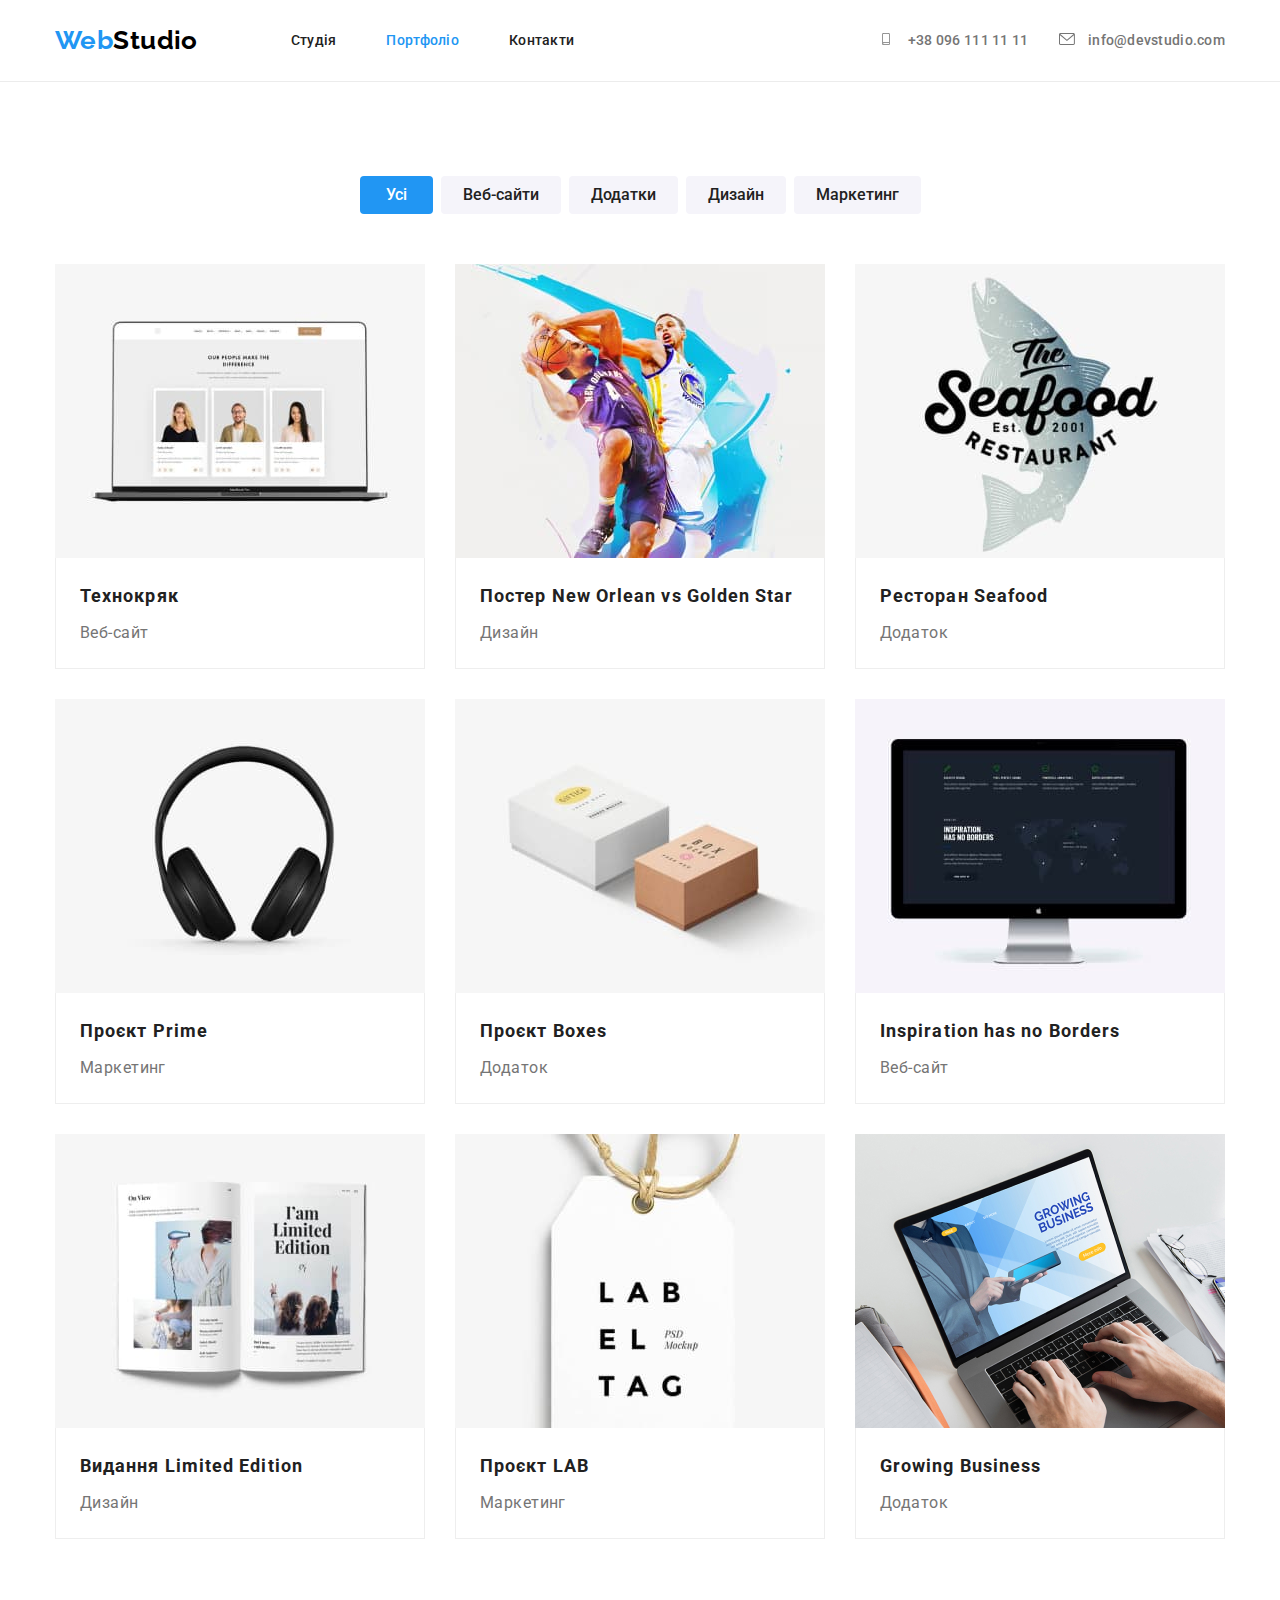
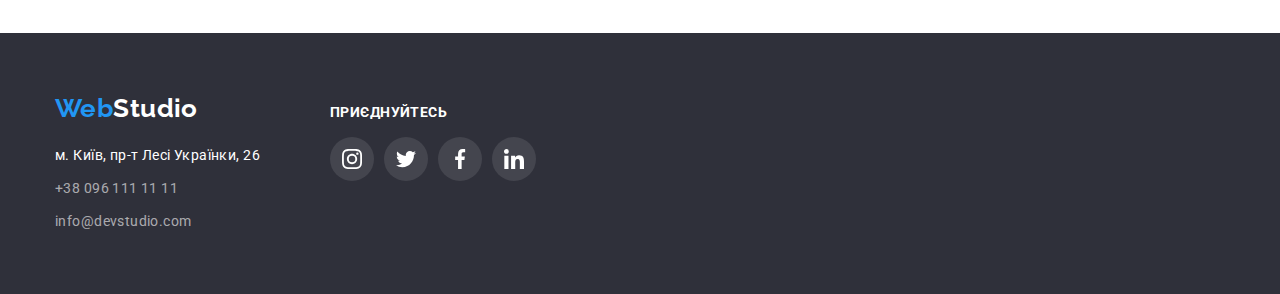
==== portfolio.html @ f4e7778f "Без перевірки Модуля 4" ====
<!DOCTYPE html>
<html lang="uk">
  <head>
    <meta charset="UTF-8" />
    <meta http-equiv="X-UA-Compatible" content="IE=edge" />
    <meta name="viewport" content="width=device-width, initial-scale=1.0" />
    <title>Document</title>
    <link rel="preconnect" href="https://fonts.googleapis.com" />
    <link rel="preconnect" href="https://fonts.gstatic.com" crossorigin />
    <link
      href="https://fonts.googleapis.com/css2?family=Raleway:wght@700&family=Roboto:wght@400;500;700;900&display=swap"
      rel="stylesheet"
    />
    <link
      rel="stylesheet"
      href="https://cdnjs.cloudflare.com/ajax/libs/modern-normalize/1.0.0/modern-normalize.min.css"
    />
    <link rel="stylesheet" href="./css/styles.css" />
  </head>

  <body>
    <!--Шапка-->
    <header class="site-header">
      <div class="container main-nav">
        <nav class="main-nav">
          <a lang="en" href="./index.html" class="logo">
            <span class="logo-accent">Web</span>Studio
          </a>
          <ul class="site-nav list">
            <li class="item-one"><a href="./index.html" class="link">Студія</a></li>
            <li class="item-one"><a href="" class="link current">Портфоліо</a></li>
            <li class="item-one"><a href="" class="link">Контакти</a></li>
          </ul>
        </nav>
        <ul class="contacts list">
          <li class="item-two">
            <svg class="contacts-icon">
              <use href="./images/icons.svg#icon-smartphone "></use>
            </svg>
            <a href="tel:+380961111111" class="phone">+38 096 111 11 11</a>
          </li>
          <li class="item-two">
            <svg class="contacts-icon">
              <use href="./images/icons.svg#icon-envelope"></use>
            </svg>
            <a href="mailto:info@devstudio.com" class="e-mail">info@devstudio.com</a>
          </li>
        </ul>
      </div>
    </header>
    <main>
      <!--Наші проекти-->
      <section class="works section">
        <div class="container">
          <h1 class="visually-hidden">Наші проекти</h1>
          <!--Кнопки з посиланнями-->
          <ul class="button-projects">
            <li class="button-one"><button type="button" class="button second">Усі</button></li>
            <li class="button-one"><button type="button" class="button">Веб-сайти</button></li>
            <li class="button-one"><button type="button" class="button">Додатки</button></li>
            <li class="button-one"><button type="button" class="button">Дизайн</button></li>
            <li class="button-one"><button type="button" class="button">Маркетинг</button></li>
          </ul>
          <!--Перелік проектів-->
          <ul class="project-card">
            <li class="block">
              <img src="./images/tehnokryak.jpg" alt="Фото веб-сайту Технокряк" width="370" />
              <div class="info-block">
                <h2 class="info-title">Технокряк</h2>
                <p class="info-description">Веб-сайт</p>
              </div>
            </li>
            <li class="block">
              <img
                src="./images/poster-new-orlean.jpg"
                alt="Фото дизайну постеру New Orlean vs Golden Star"
                width="370"
              />
              <div class="info-block">
                <h2 class="info-title">Постер <span lang="en">New Orlean vs Golden Star</span></h2>
                <p class="info-description">Дизайн</p>
              </div>
            </li>
            <li class="block">
              <img
                src="./images/restorant-seafood.jpg"
                alt="Фото додатку для Ресторану Seafood"
                width="370"
              />
              <div class="info-block">
                <h2 class="info-title">Ресторан <span lang="en">Seafood</span></h2>
                <p class="info-description">Додаток</p>
              </div>
            </li>
            <li class="block">
              <img
                src="./images/project-prime.jpg"
                alt="Фото маркетингового проєкту Prime"
                width="370"
              />
              <div class="info-block">
                <h2 class="info-title">Проєкт <span lang="en">Prime</span></h2>
                <p class="info-description">Маркетинг</p>
              </div>
            </li>
            <li class="block">
              <img src="./images/project-boxes.jpg" alt="Фото додатку проєкту Boxes" width="370" />
              <div class="info-block">
                <h2 class="info-title">Проєкт <span lang="en">Boxes</span></h2>
                <p class="info-description">Додаток</p>
              </div>
            </li>
            <li class="block">
              <img
                src="./images/inspiration-has-no-borders.jpg"
                alt="Фото веб-сайту Inspiration has no Borders"
                width="370"
              />
              <div class="info-block">
                <h2 class="info-title" lang="en">Inspiration has no Borders</h2>
                <p class="info-description">Веб-сайт</p>
              </div>
            </li>
            <li class="block">
              <img
                src="./images/limited-edition.jpg"
                alt="Фото дизайну видання Limited Edition"
                width="370"
              />
              <div class="info-block">
                <h2 class="info-title">Видання <span lang="en">Limited Edition</span></h2>
                <p class="info-description">Дизайн</p>
              </div>
            </li>
            <li class="block">
              <img
                src="./images/project-lab.jpg"
                alt="Фото маркетингового проєкту LAB"
                width="370"
              />
              <div class="info-block">
                <h2 class="info-title">Проєкт <span lang="en">LAB</span></h2>
                <p class="info-description">Маркетинг</p>
              </div>
            </li>
            <li class="block">
              <img
                src="./images/growing-business.jpg"
                alt="Фото додатку проєкту Growing Business"
                width="370"
              />
              <div class="info-block">
                <h2 class="info-title" lang="en">Growing Business</h2>
                <p class="info-description">Додаток</p>
              </div>
            </li>
          </ul>
        </div>
      </section>
    </main>
  <!--Футер-->
  <footer class="footer">
    <div class="footer-site container">
      <div class="navigation">
        <a lang="en" href="./index.html" class="footer-logo">
          <span class="logo-accent">Web</span>Studio
        </a>
        <address>
          <ul class="contact">
            <li class="contacts-item">
              <a href="https://goo.gl/maps/BBBDbE12WqsnVFgC6" target="_blank" rel="noopener noreferrer nofollow"
                class="location second">м. Київ, пр-т Лесі Українки, 26</a>
            </li>
            <li class="contacts-item">
              <a href="tel:+380961111111" class="phone second">+38 096 111 11 11</a>
            </li>
            <li class="contacts-item">
              <a href="mailto:info@devstudio.com" class="e-mail second">info@devstudio.com</a>
            </li>
          </ul>
        </address>
      </div>
      <div class="footer-social-links">
        <p class="footer-title">Приєднуйтесь</p>
        <ul class="footer-list social">
          <li class="social-link">
            <a href="" class="footer-social-link social-item">
              <svg class="social-icon" height="20" width="20">
                <use href="./images/icons.svg#icon-instagram"></use>
              </svg>
            </a>
          </li>
          <li class="social-link">
            <a href="" class="footer-social-link social-item">
              <svg class="social-icon" height="20" width="20">
                <use href="./images/icons.svg#icon-twitter"></use>
              </svg>
            </a>
          </li>
          <li class="social-link">
            <a href="" class="footer-social-link social-item">
              <svg class="social-icon" height="20" width="20">
                <use href="./images/icons.svg#icon-facebook"></use>
              </svg>
            </a>
          </li>
          <li class="social-link">
            <a href="" class="footer-social-link social-item">
              <svg class="social-icon" height="20" width="20">
                <use href="./images/icons.svg#icon-linkedin"></use>
              </svg>
            </a>
          </li>
        </ul>
      </div>
    </div>
  </footer>
  </body>
  </html>
---- css/styles.css ----
/*колір тексту h2 та h3
color: #212121;*/
/*колір тексту p у h3 та телефону в Хедері
color: #757575;*/
/* білий
color: #FFFFFF;*/
/* блакитний, акцент
color: #2196F3;*/
/* чорний у Studio
color: #000000*/
/*бекграунд сірий
background: #F5F4FA;*/
/*підвал та герой 
background: #2F303A;*/
:root {
  --primary-text-color: #757575;
  --title-text-color: #212121;
  --accent-color: #2196f3;
  --main-lite-color: #ffffff;
  --main-dark-color: #000000;
  --second-background-color: #f5f4fa;
  --hero-background-color: #2f303a;
  --footer-background-color: #2f303a;
  --footer-phone-color: hsla(0, 0%, 100%, 0.6);
  --border-color: #eeeeee;
  --header-border-color: #ececec;
  --social-text: #afb1b8;
}

*,
*::before,
*::after {
  box-sizing: border-box;
}
/*-----------*/
body {
  color: var(--primary-text-color);
  background-color: var(--main-lite-color);
  font-family: Roboto, sans-serif;
  font-size: 14px;
  letter-spacing: 0.03em;
}
/*----Reset----*/
p,
h1,
h2,
h3,
h4,
h5,
h6 {
  margin: 0;
}
ul {
  margin: 0;
  padding: 0;
  list-style: none;
}
button {
  cursor: pointer;
  font-family: inherit;
}
img {
  display: block;
}

.section {
  padding: 94px 0px;
}
/*Контейнер*/
.container {
  margin-left: auto;
  margin-right: auto;
  padding-left: 15px;
  padding-right: 15px;
  width: 1200px;
}
/*----Хедер-----*/
.site-header {
  border-bottom: 1px solid var(--header-border-color);
}
.contacts-icon {
  padding: 0px;
  margin-right: 10px;
  border: 0px;
  /*background-color: var(--second-background-color);*/
  fill: var(--primary-text-color);
  content: '';
  height: 12px;
  width: 16px;
  display: inline-block;
  align-items: center;
  justify-content: center;
  background-size: contain;
  background-repeat: no-repeat;
  background-position: center;
}
.contacts-icon:hover,
.contacts-icon:focus {
  fill: var(--accent-color);
}
.item-two {
  padding-top: 32px;
  padding-bottom: 32px;
}
.item-two:first-child {
  margin-right: 30px;
}

/*кольори лого*/
.logo,
.logo-accent {
  color: var(--main-dark-color);
  font-family: Raleway, sans-serif;
  font-weight: 700;
  font-size: 26px;
  line-height: 1.19;
  text-decoration: none;
}
.logo-accent {
  color: var(--accent-color);
}
.logo:hover,
.logo:focus {
  color: var(--accent-color);
}
/*Навігація по сайту*/
.main-nav {
  display: flex;
  align-items: center;
}

.site-nav .link {
  display: block;
  padding-top: 32px;
  padding-bottom: 32px;
  text-decoration: none;

  color: var(--title-text-color);
  letter-spacing: 0.02em;
  font-weight: 500;
  line-height: 1.14;
}
.site-nav {
  display: flex;
  margin-left: 93px;
}
.site-nav .item-one {
  margin-right: 50px;
}
.site-nav .item-one:last-child {
  margin-right: 0px;
}

.site-nav .link:hover,
.site-nav .link:focus,
.site-nav .link.current {
  color: var(--accent-color);
}
.contacts.list .phone,
.contacts.list .e-mail {
  color: var(--primary-text-color);
  letter-spacing: 0.02em;
  font-weight: 500;
  line-height: 1.14;
  text-decoration: none;
}
.contacts.list .phone:focus,
.contacts.list .phone:hover,
.contacts.list .e-mail:focus,
.contacts.list .e-mail:hover {
  color: var(--accent-color);
  cursor: pointer;
}

.contacts.list {
  display: flex;
  margin-left: auto;
}
.contacts.list .item-one + .item-one {
  margin-left: 50px;
}
/*Герой*/
.hero {
  background-color: var(--hero-background-color);
  padding-top: 200px;
  padding-bottom: 200px;
  text-align: center;
  max-width: 1600px;
  margin-left: auto;
  margin-right: auto;
  background-image: linear-gradient(to right, rgba(47, 48, 58, 0.4), rgba(47, 48, 58, 0.4)),
    url('../images/main-img.jpg');
  background-repeat: no-repeat;
  background-position: center;
  background-size: cover;
}
.hero-title {
  color: var(--main-lite-color);
  letter-spacing: 0.06em;
  font-weight: 900;
  font-size: 44px;
  line-height: 1.36;
  text-transform: uppercase;
}
/* Секції*/
/*Головна сторінка*/

.section-title,
.section-subtitle {
  color: var(--title-text-color);
}
.section-title {
  font-weight: 700;
  font-size: 36px;
  line-height: 1.17;
  text-align: center;
  margin-bottom: 50px;
}
.img-box {
  display: flex;
}
.img-box .image-first + .image-first {
  margin-left: 30px;
}

.section-subtitle.first {
  font-size: 14px;
  line-height: 1.14;
  text-transform: uppercase;
  margin-bottom: 10px;
}
.section-subtitle.second {
  font-weight: 500;
  font-size: 16px;
  line-height: 1.19;
  text-align: center;
}
/*-----Переваги-----*/
.features {
  padding-bottom: 0px;
}
.feature-list {
  display: flex;
  gap: 30px;
}
.advantage {
  width: 270px;
}
.advantage:not(:last-child()) {
  margin-right: 30px;
}

.advantage-link {
  display: flex;
  align-items: center;
  justify-content: center;
  width: 270px;
  height: 120px;
  border-radius: 4px;
  background-color: var(--second-background-color);
  margin-bottom: 30px;
}

/*Картки співробітників*/
.comand-section {
  background-color: var(--second-background-color);
}
.our-comand {
  display: flex;
}
.our-comand .item + .item {
  margin-left: 30px;
}
.our-comand .item {
  background-color: var(--main-lite-color);
  border-radius: 0px 0px 4px 4px;
}
.card {
  padding: 30px 24px;
  box-shadow: 0px 1px 3px rgba(0, 0, 0, 0.12), 0px 1px 1px rgba(0, 0, 0, 0.14),
    0px 2px 1px rgba(0, 0, 0, 0.2);
}
.social {
  margin-top: 16px;
  align-items: center;
  display: flex;
  justify-content: center;
}
.social-link:not(:last-child) {
  margin-right: 10px;
}
.social-item {
  display: flex;
  height: 44px;
  width: 44px;
  border-radius: 50%;
  color: var(--social-text);
  align-items: center;
  justify-content: center;
  transition: color 250ms cubic-bezier(0.4, 0, 0.2, 1),
    background-color 250ms cubic-bezier(0.4, 0, 0.2, 1);
}
.social-item:hover,
.social-item:focus {
  color: var(--main-lite-color);
  background-color: var(--accent-color);
}

.social-icon {
  --color1: currentColor;
}
/*---Постійні клієнти----*/
.customers-title {
  color: var(--title-text-color);
  font-weight: bold;
  font-size: 36px;
  line-height: 1.17;
  text-align: center;
  margin-bottom: 50px;
}

.customers-list {
  display: flex;
  justify-content: space-between;
}

.customer {
  margin-left: 30px;
}

.customer:first-child {
  margin-left: 0;
}

.customer-link {
  display: flex;
  align-items: center;
  justify-content: center;
  width: 170px;
  height: 90px;
  color: var(--social-text);
  border: 1px solid var(--social-text);
  border-radius: 4px;
  transition: color 250ms cubic-bezier(0.4, 0, 0.2, 1), border 250ms cubic-bezier(0.4, 0, 0.2, 1);
}

.customer-link:hover,
.customer-link:focus {
  color: var(--accent-color);
  border: 1px solid var(--accent-color);
}

.customer-icon {
  --color1: currentColor;
  height: 50px;
}
/*Сторінка Портфоліо*/
.info-title {
  letter-spacing: 0.06em;
  font-weight: 700;
  font-size: 18px;
  line-height: 2;
  text-align: inherit;
  margin-bottom: 4px;
  color: var(--title-text-color);
}

.project-card {
  margin-top: 50px;
  display: flex;
  flex-wrap: wrap;
}
.block {
  width: 370px;
  margin-right: 30px;
  margin-bottom: 30px;
}

.block:nth-child(3n) {
  margin-right: 0px;
}
.block:nth-last-child(-n + 3) {
  margin-bottom: 0px;
}
.info-block {
  padding-top: 20px;
  padding-bottom: 20px;
  padding-left: 24px;
  padding-right: 24px;
  border: 1px solid var(--border-color);
  border-top: none;
}
.visually-hidden {
  position: absolute;
  white-space: nowrap;
  width: 1px;
  height: 1px;
  overflow: hidden;
  border: 0;
  padding: 0;
  clip: rect(0 0 0 0);
  clip-path: inset(50%);
  margin: -1px;
}

/*Кнопка*/
.button {
  color: var(--title-text-color);
  background-color: var(--second-background-color);
  font-weight: 500;
  font-size: 16px;
  line-height: 1.62;
  text-align: center;
  border: none;
  border-radius: 4px;
  min-width: 73px;
  padding: 6px 22px;
}
.button:hover,
.button:focus {
  color: var(--main-lite-color);
  background-color: var(--accent-color);
}
.primary-button {
  display: inline-block;
  color: var(--main-lite-color);
  background-color: var(--accent-color);
  letter-spacing: 0.06em;
  font-weight: 700;
  font-size: 16px;
  line-height: 1.88;
  min-width: 216px;
  cursor: pointer;
  margin-top: 30px;
  padding: 10px 32px;
  border: 0 solid transparent;
  border-radius: 4px;
  box-shadow: 0px 4px 4px rgba(0, 0, 0, 0.15);
}
.button.second {
  color: var(--main-lite-color);
  background-color: var(--accent-color);
}
.button-projects {
  display: flex;
  justify-content: center;
}
.button-projects .button-one + .button-one {
  margin-left: 8px;
}
/*Абзаци*/
.feature-list .text {
  line-height: 1.71;
}
.specialty {
  font-size: 16px;
  line-height: 1.19;
  text-align: center;
  margin-top: 10px;
}
.info-description {
  font-size: 16px;
  line-height: 1.88;
}
/*Футер*/
.footer {
  padding: 60px 0px;
  background-color: var(--footer-background-color);
}
.footer-site {
  display: flex;
  align-items: baseline;
}
.footer.navigation {
  width: 231px;
}
.footer-logo {
  display: block;
  color: var(--main-lite-color);
  margin-bottom: 20px;
  font-family: Raleway, sans-serif;
  font-weight: 700;
  font-size: 26px;
  line-height: 1.19;
  text-decoration: none;
}
.contacts-item {
  margin-bottom: 9px;
}
.contacts-item:last-child {
  margin-bottom: 0px;
}
.location.second {
  line-height: 1.71;
  font-style: normal;
  color: var(--main-lite-color);
  text-decoration: none;
}
.phone.second,
.e-mail.second {
  line-height: 1.71;
  font-style: normal;
  color: var(--footer-phone-color);
  text-decoration: none;
}
.location.second:hover,
.location.second:focus,
.phone.second:hover,
.phone.second:focus,
.e-mail.second:hover,
.e-mail.second:focus {
  color: var(--accent-color);
}
.footer-social-links {
  margin-left: 70px;
}

.footer-title {
  font-weight: 700;
  line-height: 1.14;
  text-transform: uppercase;
  color: var(--main-lite-color);
}

.footer-list social {
  margin-top: 20px;
}

.footer-social-link {
  color: var(--main-lite-color);
  background-color: rgba(255, 255, 255, 0.1);
}
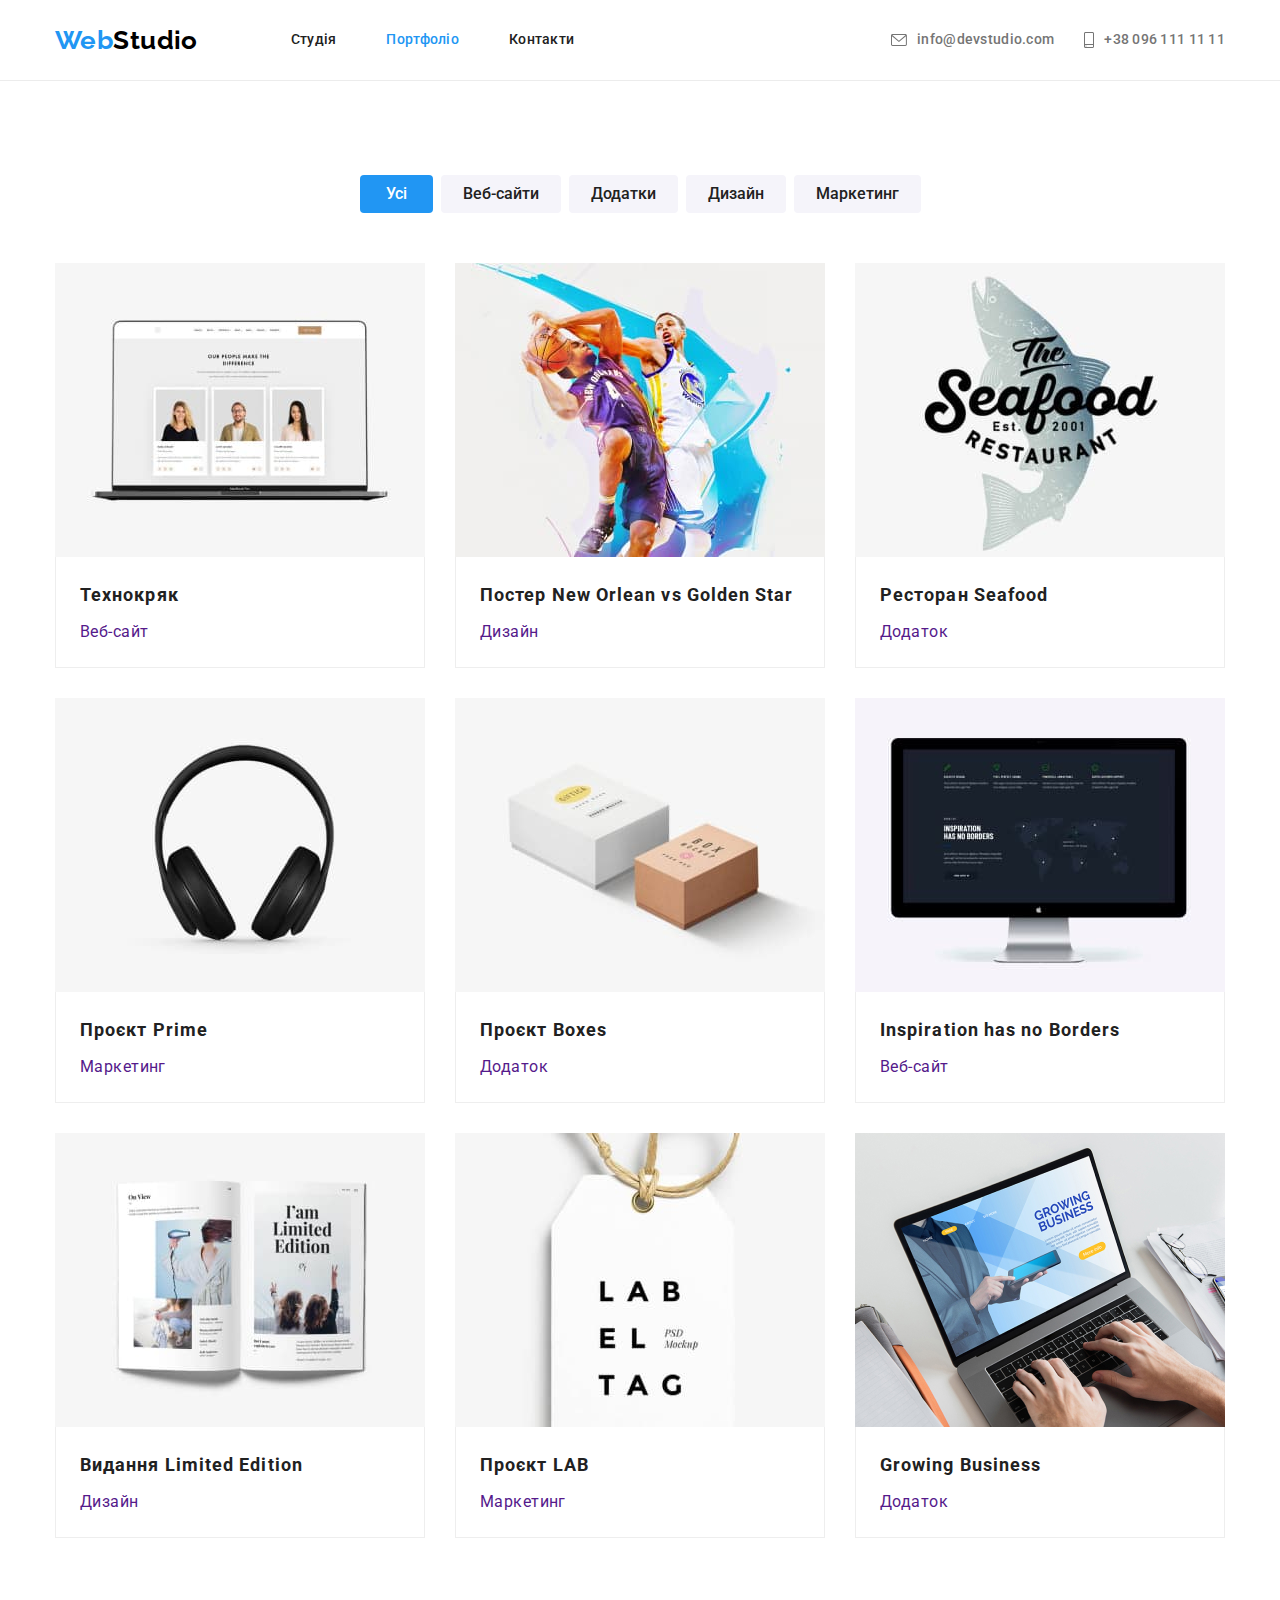
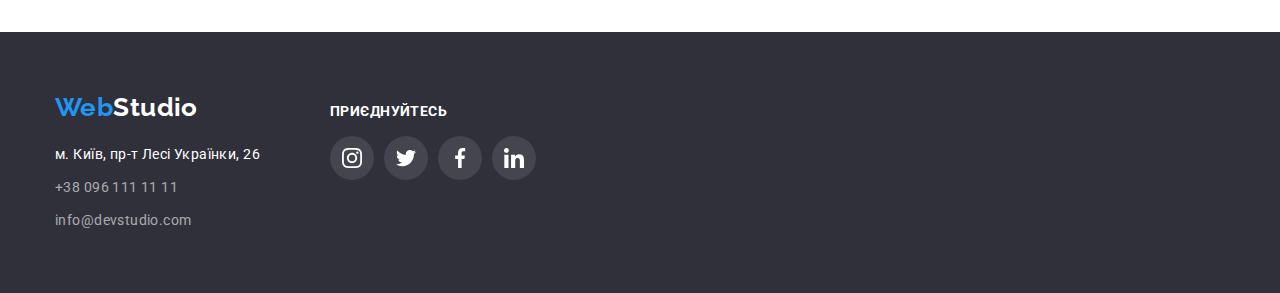
==== commit fa1e4c5a: "Після внесених правок до ДЗ 4" ====
--- a/portfolio.html
+++ b/portfolio.html
@@ -34,16 +34,14 @@
         </nav>
         <ul class="contacts list">
           <li class="item-two">
-            <svg class="contacts-icon">
-              <use href="./images/icons.svg#icon-smartphone "></use>
-            </svg>
-            <a href="tel:+380961111111" class="phone">+38 096 111 11 11</a>
+            <a href="mailto:info@devstudio.com" class="e-mail"><svg class="contacts-icon" width="16" height="12">
+                <use href="./images/icons.svg#icon-envelope"></use>
+              </svg>info@devstudio.com</a>
           </li>
           <li class="item-two">
-            <svg class="contacts-icon">
-              <use href="./images/icons.svg#icon-envelope"></use>
-            </svg>
-            <a href="mailto:info@devstudio.com" class="e-mail">info@devstudio.com</a>
+            <a href="tel:+380961111111" class="phone"> <svg class="contacts-icon" width="10" height="16">
+                <use href="./images/icons.svg#icon-smartphone "></use>
+              </svg>+38 096 111 11 11</a>
           </li>
         </ul>
       </div>
@@ -64,95 +62,194 @@
           <!--Перелік проектів-->
           <ul class="project-card">
             <li class="block">
-              <img src="./images/tehnokryak.jpg" alt="Фото веб-сайту Технокряк" width="370" />
-              <div class="info-block">
+              <a href="" class="block-link"> 
+                <div class="card-set">
+                  <img src="./images/tehnokryak.jpg" alt="Фото веб-сайту Технокряк" width="370" class="card-image" />
+                <div class="set">
+                  <p class="set-description">
+                    Ресурс пропонує комплексні пропозиції з різним рівнем функціоналу та сервісів. Все це дозволить
+                    відвідувачу отримати
+                    вичерпні відомості про компанію чи приватну особу.
+                  </p>
+                </div>
+                </div>
+                <div class="info-block">
                 <h2 class="info-title">Технокряк</h2>
                 <p class="info-description">Веб-сайт</p>
               </div>
-            </li>
-            <li class="block">
+              </a>
+            </li>
+            <li class="block">
+              <a href="" class="block-link">
+                <div class="card-set">
               <img
                 src="./images/poster-new-orlean.jpg"
                 alt="Фото дизайну постеру New Orlean vs Golden Star"
-                width="370"
-              />
+                width="370" class="card-image"
+              />
+              <div class="set">
+                <p class="set-description">
+                  Ресурс пропонує комплексні пропозиції з різним рівнем функціоналу та сервісів. Все це дозволить
+                  відвідувачу отримати
+                  вичерпні відомості про компанію чи приватну особу.
+                </p>
+              </div>
+              </div>
               <div class="info-block">
                 <h2 class="info-title">Постер <span lang="en">New Orlean vs Golden Star</span></h2>
                 <p class="info-description">Дизайн</p>
               </div>
-            </li>
-            <li class="block">
+              </a>
+            </li>
+            <li class="block">
+              <a href="" class="block-link">
+                <div class="card-set">
               <img
                 src="./images/restorant-seafood.jpg"
                 alt="Фото додатку для Ресторану Seafood"
-                width="370"
-              />
+                width="370" class="card-image"
+              />
+              <div class="set">
+                <p class="set-description">
+                  Ресурс пропонує комплексні пропозиції з різним рівнем функціоналу та сервісів. Все це дозволить
+                  відвідувачу отримати
+                  вичерпні відомості про компанію чи приватну особу.
+                </p>
+              </div>
+              </div>
               <div class="info-block">
                 <h2 class="info-title">Ресторан <span lang="en">Seafood</span></h2>
                 <p class="info-description">Додаток</p>
               </div>
-            </li>
-            <li class="block">
+            </a>
+            </li>
+            <li class="block">
+              <a href="" class="block-link">
+                <div class="card-set">
               <img
                 src="./images/project-prime.jpg"
                 alt="Фото маркетингового проєкту Prime"
-                width="370"
-              />
+                width="370" class="card-image"
+              />
+              <div class="set">
+                <p class="set-description">
+                  Ресурс пропонує комплексні пропозиції з різним рівнем функціоналу та сервісів. Все це дозволить
+                  відвідувачу отримати
+                  вичерпні відомості про компанію чи приватну особу.
+                </p>
+              </div>
+              </div>
               <div class="info-block">
                 <h2 class="info-title">Проєкт <span lang="en">Prime</span></h2>
                 <p class="info-description">Маркетинг</p>
               </div>
-            </li>
-            <li class="block">
-              <img src="./images/project-boxes.jpg" alt="Фото додатку проєкту Boxes" width="370" />
+              </a>
+            </li>
+            <li class="block">
+              <a href="" class="block-link">
+                <div class="card-set">
+              <img src="./images/project-boxes.jpg" alt="Фото додатку проєкту Boxes" width="370" class="card-image" />
+              <div class="set">
+                <p class="set-description">
+                  Ресурс пропонує комплексні пропозиції з різним рівнем функціоналу та сервісів. Все це дозволить
+                  відвідувачу отримати
+                  вичерпні відомості про компанію чи приватну особу.
+                </p>
+              </div>
+              </div>
               <div class="info-block">
                 <h2 class="info-title">Проєкт <span lang="en">Boxes</span></h2>
                 <p class="info-description">Додаток</p>
               </div>
-            </li>
-            <li class="block">
+              </a>
+            </li>
+            <li class="block">
+              <a href="" class="block-link">
+                <div class="card-set">
               <img
                 src="./images/inspiration-has-no-borders.jpg"
                 alt="Фото веб-сайту Inspiration has no Borders"
-                width="370"
-              />
+                width="370" class="card-image"
+              />
+              <div class="set">
+                <p class="set-description">
+                  Ресурс пропонує комплексні пропозиції з різним рівнем функціоналу та сервісів. Все це дозволить
+                  відвідувачу отримати
+                  вичерпні відомості про компанію чи приватну особу.
+                </p>
+              </div>
+              </div>
               <div class="info-block">
                 <h2 class="info-title" lang="en">Inspiration has no Borders</h2>
                 <p class="info-description">Веб-сайт</p>
               </div>
-            </li>
-            <li class="block">
+              </a>
+            </li>
+            <li class="block">
+              <a href="" class="block-link">
+                <div class="card-set">
               <img
                 src="./images/limited-edition.jpg"
                 alt="Фото дизайну видання Limited Edition"
-                width="370"
-              />
-              <div class="info-block">
+                width="370" class="card-image"
+              />
+            <div class="set">
+              <p class="set-description">
+                Ресурс пропонує комплексні пропозиції з різним рівнем функціоналу та сервісів. Все це дозволить
+                відвідувачу отримати
+                вичерпні відомості про компанію чи приватну особу.
+              </p>
+            </div>
+            </div>
+            <div class="info-block">
                 <h2 class="info-title">Видання <span lang="en">Limited Edition</span></h2>
                 <p class="info-description">Дизайн</p>
               </div>
-            </li>
-            <li class="block">
+              </a>
+            </li>
+            <li class="block">
+              <a href="" class="block-link">
+                <div class="card-set">
               <img
                 src="./images/project-lab.jpg"
                 alt="Фото маркетингового проєкту LAB"
-                width="370"
-              />
+                width="370" class="card-image"
+              />
+              <div class="set">
+                <p class="set-description">
+                  Ресурс пропонує комплексні пропозиції з різним рівнем функціоналу та сервісів. Все це дозволить
+                  відвідувачу отримати
+                  вичерпні відомості про компанію чи приватну особу.
+                </p>
+              </div>
+              </div>
               <div class="info-block">
                 <h2 class="info-title">Проєкт <span lang="en">LAB</span></h2>
                 <p class="info-description">Маркетинг</p>
               </div>
-            </li>
-            <li class="block">
+              </a>
+            </li>
+            <li class="block">
+              <a href="" class="block-link">
+                <div class="card-set">
               <img
                 src="./images/growing-business.jpg"
                 alt="Фото додатку проєкту Growing Business"
-                width="370"
-              />
+                width="370" class="card-image"
+              />
+              <div class="set">
+                <p class="set-description">
+                  Ресурс пропонує комплексні пропозиції з різним рівнем функціоналу та сервісів. Все це дозволить
+                  відвідувачу отримати
+                  вичерпні відомості про компанію чи приватну особу.
+                </p>
+              </div>
+              </div>
               <div class="info-block">
                 <h2 class="info-title" lang="en">Growing Business</h2>
                 <p class="info-description">Додаток</p>
               </div>
+              </a>
             </li>
           </ul>
         </div>
--- a/css/styles.css
+++ b/css/styles.css
@@ -25,13 +25,12 @@
   --border-color: #eeeeee;
   --header-border-color: #ececec;
   --social-text: #afb1b8;
-}
-
-*,
-*::before,
-*::after {
-  box-sizing: border-box;
-}
+  --img-background-color: rgba(47, 48, 58, 0.8)
+  --cubic: cubic-bezier(0.42, 0, 0.58, 1);
+  --portfolio-card-color: rgba(33, 150, 243, 0.9);
+}
+
+
 /*-----------*/
 body {
   color: var(--primary-text-color);
@@ -79,24 +78,13 @@
   border-bottom: 1px solid var(--header-border-color);
 }
 .contacts-icon {
-  padding: 0px;
   margin-right: 10px;
-  border: 0px;
-  /*background-color: var(--second-background-color);*/
   fill: var(--primary-text-color);
-  content: '';
-  height: 12px;
-  width: 16px;
-  display: inline-block;
-  align-items: center;
-  justify-content: center;
-  background-size: contain;
-  background-repeat: no-repeat;
-  background-position: center;
-}
+}
+
 .contacts-icon:hover,
 .contacts-icon:focus {
-  fill: var(--accent-color);
+  fill: currentColor;
 }
 .item-two {
   padding-top: 32px;
@@ -107,8 +95,7 @@
 }
 
 /*кольори лого*/
-.logo,
-.logo-accent {
+.logo {
   color: var(--main-dark-color);
   font-family: Raleway, sans-serif;
   font-weight: 700;
@@ -117,10 +104,6 @@
   text-decoration: none;
 }
 .logo-accent {
-  color: var(--accent-color);
-}
-.logo:hover,
-.logo:focus {
   color: var(--accent-color);
 }
 /*Навігація по сайту*/
@@ -163,13 +146,14 @@
   font-weight: 500;
   line-height: 1.14;
   text-decoration: none;
+  display: flex;
+  align-items: center;
 }
 .contacts.list .phone:focus,
 .contacts.list .phone:hover,
 .contacts.list .e-mail:focus,
 .contacts.list .e-mail:hover {
   color: var(--accent-color);
-  cursor: pointer;
 }
 
 .contacts.list {
@@ -218,11 +202,35 @@
 }
 .img-box {
   display: flex;
+  justify-content: center;
 }
 .img-box .image-first + .image-first {
   margin-left: 30px;
 }
 
+.image-first {
+  position: relative;
+}
+
+.img-label {
+  display: inline-flex;
+  justify-content: center;
+  align-items: center;
+  width: 100%;
+  height: 70px;
+  color: var(--main-lite-color);
+  font-weight: bold;
+  font-size: 14px;
+  line-height: 1.14;
+  text-align: center;
+  text-transform: uppercase;
+  margin: 0px;
+  background-color: var(--img-background-color);
+  position: absolute;
+  bottom: 0px;
+  right: 50%;
+  transform: translate(50%); 
+}
 .section-subtitle.first {
   font-size: 14px;
   line-height: 1.14;
@@ -352,7 +360,6 @@
 
 .customer-icon {
   --color1: currentColor;
-  height: 50px;
 }
 /*Сторінка Портфоліо*/
 .info-title {
@@ -375,6 +382,9 @@
   margin-right: 30px;
   margin-bottom: 30px;
 }
+block:hover {
+  box-shadow: 0px 1px 1px rgba(0, 0, 0, 0.12), 0px 4px 4px rgba(0, 0, 0, 0.06), 1px 4px 6px rgba(0, 0, 0, 0.16);
+}
 
 .block:nth-child(3n) {
   margin-right: 0px;
@@ -382,6 +392,7 @@
 .block:nth-last-child(-n + 3) {
   margin-bottom: 0px;
 }
+
 .info-block {
   padding-top: 20px;
   padding-bottom: 20px;
@@ -402,7 +413,48 @@
   clip-path: inset(50%);
   margin: -1px;
 }
-
+.block-link {
+  display: block;
+  transition: box-shadow 250ms var(--cubic);
+  text-decoration: none;
+}
+.block-link:hover {
+  box-shadow: 1px 4px 6px rgba(0, 0, 0, 0.16), 0px 4px 4px rgba(0, 0, 0, 0.06),
+    0px 1px 1px rgba(0, 0, 0, 0.12);
+}
+.set {
+  position: absolute;
+  bottom: 0px;
+  left: 0px;
+  width: 100%;
+  height: 100%;
+  background-color: var(--portfolio-card-color);
+  transform: translateY(100%);
+  opacity: 1;
+  transition: transform 250ms var(--cubic), opacity 250ms var(--cubic),
+    box-shadow 250ms var(--cubic);
+}
+
+.block-link:hover .set,
+.block-link:focus .set {
+  transform: translateY(0);
+  opacity: 1;
+}
+.set-description {
+  color: var(--main-lite-color);
+  padding: 63px 24px;
+  font-size: 18px;
+  line-height: 1.56;
+  margin: 0px;
+}
+.card-set {
+  position: relative;
+  overflow: hidden;
+}
+.info-set {
+  padding: 20px 24px;
+  border: 1px solid var(--border-color);
+}
 /*Кнопка*/
 .button {
   color: var(--title-text-color);
@@ -420,6 +472,7 @@
 .button:focus {
   color: var(--main-lite-color);
   background-color: var(--accent-color);
+  box-shadow: 0px 3px 1px rgba(0, 0, 0, 0.1), 0px 1px 2px rgba(0, 0, 0, 0.08), 0px 2px 2px rgba(0, 0, 0, 0.12);
 }
 .primary-button {
   display: inline-block;
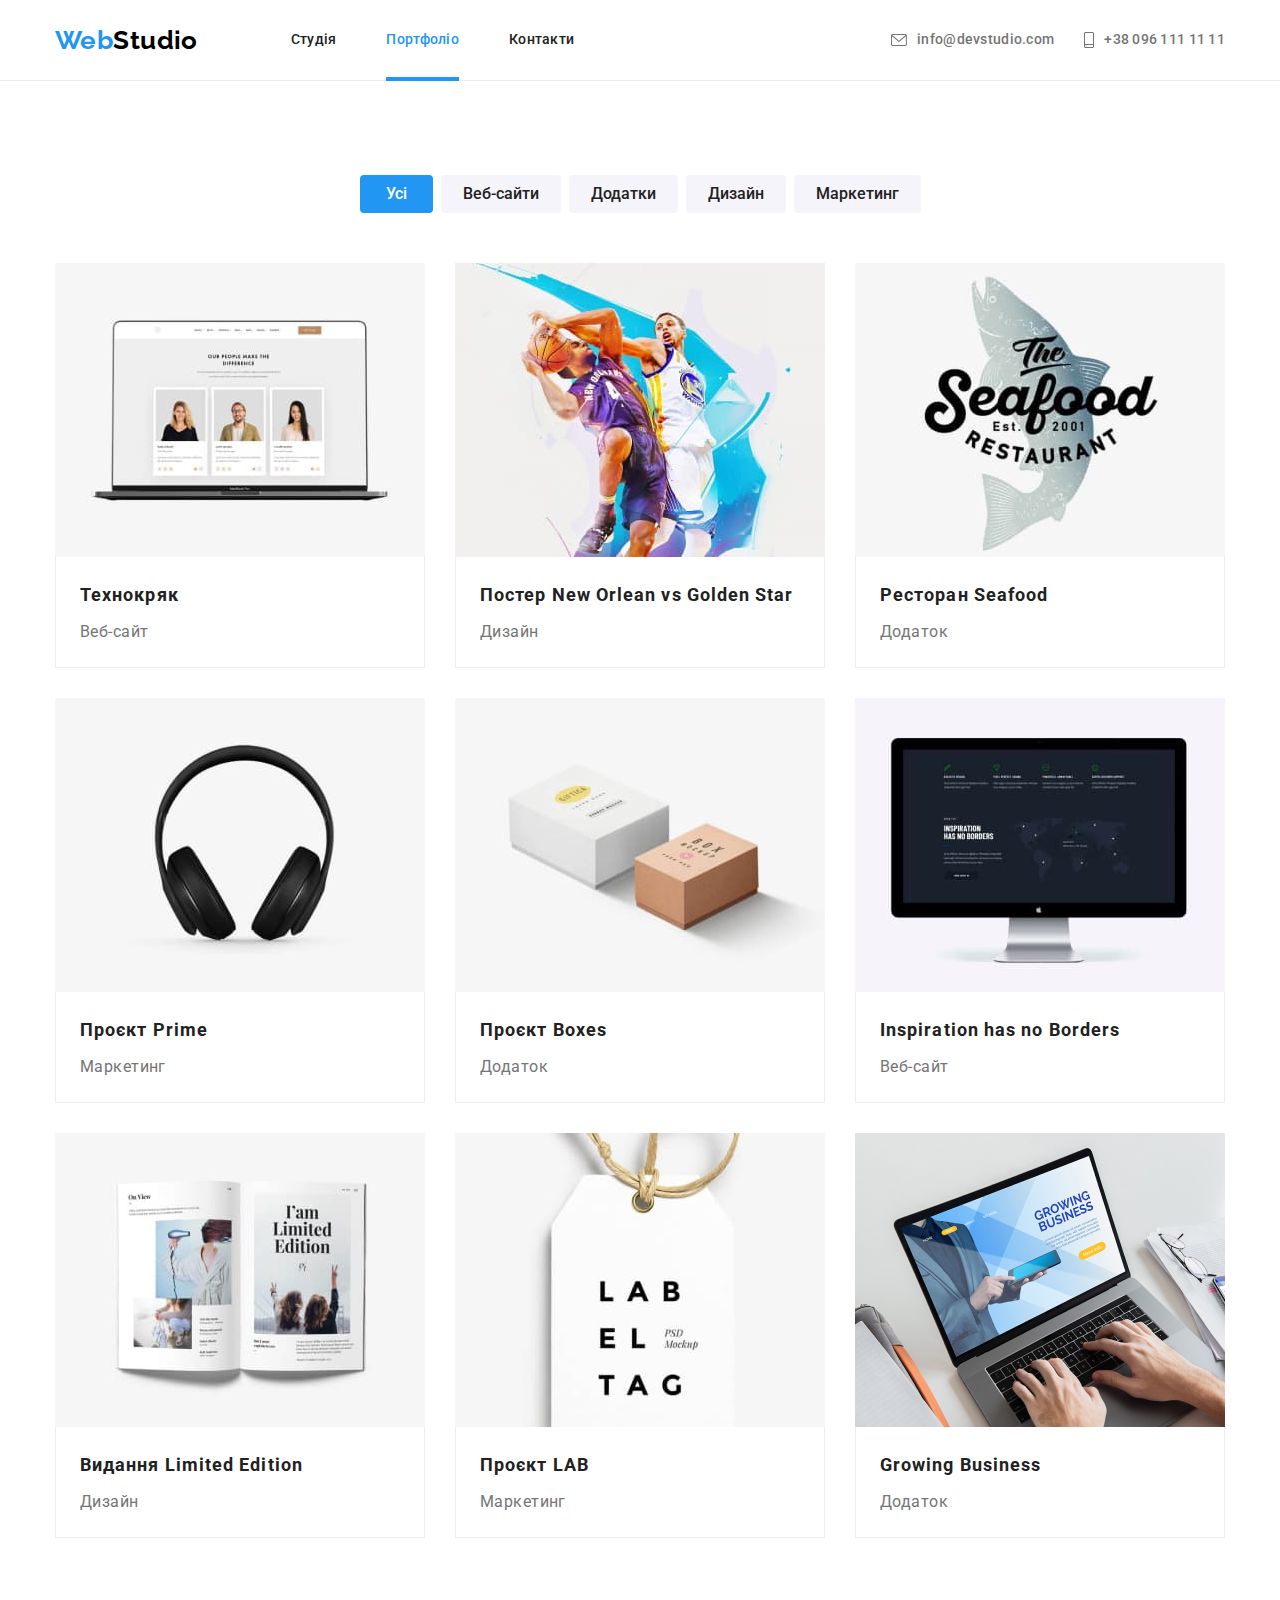
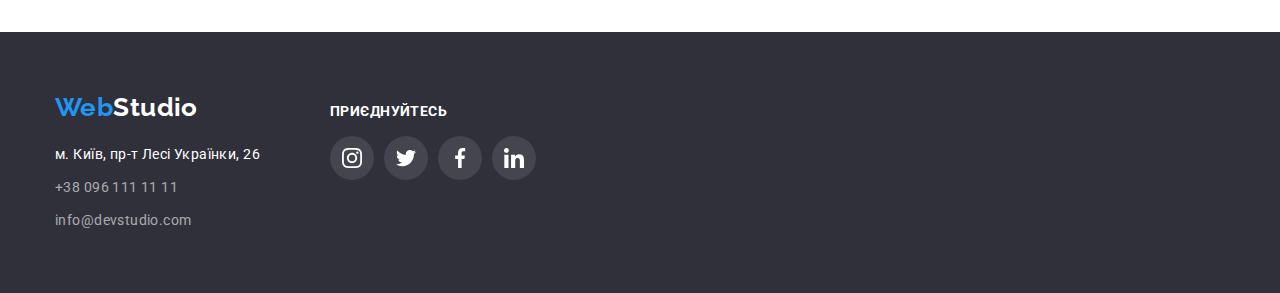
==== commit affd03ad: "Виправлення до ДЗ4" ====
--- a/portfolio.html
+++ b/portfolio.html
@@ -34,14 +34,18 @@
         </nav>
         <ul class="contacts list">
           <li class="item-two">
-            <a href="mailto:info@devstudio.com" class="e-mail"><svg class="contacts-icon" width="16" height="12">
-                <use href="./images/icons.svg#icon-envelope"></use>
-              </svg>info@devstudio.com</a>
+            <a href="mailto:info@devstudio.com" class="e-mail"
+              ><svg class="contacts-icon" width="16" height="12">
+                <use href="./images/icons.svg#icon-envelope"></use></svg
+              >info@devstudio.com</a
+            >
           </li>
           <li class="item-two">
-            <a href="tel:+380961111111" class="phone"> <svg class="contacts-icon" width="10" height="16">
-                <use href="./images/icons.svg#icon-smartphone "></use>
-              </svg>+38 096 111 11 11</a>
+            <a href="tel:+380961111111" class="phone">
+              <svg class="contacts-icon" width="10" height="16">
+                <use href="./images/icons.svg#icon-smartphone "></use></svg
+              >+38 096 111 11 11</a
+            >
           </li>
         </ul>
       </div>
@@ -62,255 +66,279 @@
           <!--Перелік проектів-->
           <ul class="project-card">
             <li class="block">
-              <a href="" class="block-link"> 
-                <div class="card-set">
-                  <img src="./images/tehnokryak.jpg" alt="Фото веб-сайту Технокряк" width="370" class="card-image" />
-                <div class="set">
-                  <p class="set-description">
-                    Ресурс пропонує комплексні пропозиції з різним рівнем функціоналу та сервісів. Все це дозволить
-                    відвідувачу отримати
-                    вичерпні відомості про компанію чи приватну особу.
-                  </p>
-                </div>
-                </div>
-                <div class="info-block">
-                <h2 class="info-title">Технокряк</h2>
-                <p class="info-description">Веб-сайт</p>
-              </div>
-              </a>
-            </li>
-            <li class="block">
-              <a href="" class="block-link">
-                <div class="card-set">
-              <img
-                src="./images/poster-new-orlean.jpg"
-                alt="Фото дизайну постеру New Orlean vs Golden Star"
-                width="370" class="card-image"
-              />
-              <div class="set">
-                <p class="set-description">
-                  Ресурс пропонує комплексні пропозиції з різним рівнем функціоналу та сервісів. Все це дозволить
-                  відвідувачу отримати
-                  вичерпні відомості про компанію чи приватну особу.
-                </p>
-              </div>
-              </div>
-              <div class="info-block">
-                <h2 class="info-title">Постер <span lang="en">New Orlean vs Golden Star</span></h2>
-                <p class="info-description">Дизайн</p>
-              </div>
-              </a>
-            </li>
-            <li class="block">
-              <a href="" class="block-link">
-                <div class="card-set">
-              <img
-                src="./images/restorant-seafood.jpg"
-                alt="Фото додатку для Ресторану Seafood"
-                width="370" class="card-image"
-              />
-              <div class="set">
-                <p class="set-description">
-                  Ресурс пропонує комплексні пропозиції з різним рівнем функціоналу та сервісів. Все це дозволить
-                  відвідувачу отримати
-                  вичерпні відомості про компанію чи приватну особу.
-                </p>
-              </div>
-              </div>
-              <div class="info-block">
-                <h2 class="info-title">Ресторан <span lang="en">Seafood</span></h2>
-                <p class="info-description">Додаток</p>
-              </div>
-            </a>
-            </li>
-            <li class="block">
-              <a href="" class="block-link">
-                <div class="card-set">
-              <img
-                src="./images/project-prime.jpg"
-                alt="Фото маркетингового проєкту Prime"
-                width="370" class="card-image"
-              />
-              <div class="set">
-                <p class="set-description">
-                  Ресурс пропонує комплексні пропозиції з різним рівнем функціоналу та сервісів. Все це дозволить
-                  відвідувачу отримати
-                  вичерпні відомості про компанію чи приватну особу.
-                </p>
-              </div>
-              </div>
-              <div class="info-block">
-                <h2 class="info-title">Проєкт <span lang="en">Prime</span></h2>
-                <p class="info-description">Маркетинг</p>
-              </div>
-              </a>
-            </li>
-            <li class="block">
-              <a href="" class="block-link">
-                <div class="card-set">
-              <img src="./images/project-boxes.jpg" alt="Фото додатку проєкту Boxes" width="370" class="card-image" />
-              <div class="set">
-                <p class="set-description">
-                  Ресурс пропонує комплексні пропозиції з різним рівнем функціоналу та сервісів. Все це дозволить
-                  відвідувачу отримати
-                  вичерпні відомості про компанію чи приватну особу.
-                </p>
-              </div>
-              </div>
-              <div class="info-block">
-                <h2 class="info-title">Проєкт <span lang="en">Boxes</span></h2>
-                <p class="info-description">Додаток</p>
-              </div>
-              </a>
-            </li>
-            <li class="block">
-              <a href="" class="block-link">
-                <div class="card-set">
-              <img
-                src="./images/inspiration-has-no-borders.jpg"
-                alt="Фото веб-сайту Inspiration has no Borders"
-                width="370" class="card-image"
-              />
-              <div class="set">
-                <p class="set-description">
-                  Ресурс пропонує комплексні пропозиції з різним рівнем функціоналу та сервісів. Все це дозволить
-                  відвідувачу отримати
-                  вичерпні відомості про компанію чи приватну особу.
-                </p>
-              </div>
-              </div>
-              <div class="info-block">
-                <h2 class="info-title" lang="en">Inspiration has no Borders</h2>
-                <p class="info-description">Веб-сайт</p>
-              </div>
-              </a>
-            </li>
-            <li class="block">
-              <a href="" class="block-link">
-                <div class="card-set">
-              <img
-                src="./images/limited-edition.jpg"
-                alt="Фото дизайну видання Limited Edition"
-                width="370" class="card-image"
-              />
-            <div class="set">
-              <p class="set-description">
-                Ресурс пропонує комплексні пропозиції з різним рівнем функціоналу та сервісів. Все це дозволить
-                відвідувачу отримати
-                вичерпні відомості про компанію чи приватну особу.
-              </p>
-            </div>
-            </div>
-            <div class="info-block">
-                <h2 class="info-title">Видання <span lang="en">Limited Edition</span></h2>
-                <p class="info-description">Дизайн</p>
-              </div>
-              </a>
-            </li>
-            <li class="block">
-              <a href="" class="block-link">
-                <div class="card-set">
-              <img
-                src="./images/project-lab.jpg"
-                alt="Фото маркетингового проєкту LAB"
-                width="370" class="card-image"
-              />
-              <div class="set">
-                <p class="set-description">
-                  Ресурс пропонує комплексні пропозиції з різним рівнем функціоналу та сервісів. Все це дозволить
-                  відвідувачу отримати
-                  вичерпні відомості про компанію чи приватну особу.
-                </p>
-              </div>
-              </div>
-              <div class="info-block">
-                <h2 class="info-title">Проєкт <span lang="en">LAB</span></h2>
-                <p class="info-description">Маркетинг</p>
-              </div>
-              </a>
-            </li>
-            <li class="block">
-              <a href="" class="block-link">
-                <div class="card-set">
-              <img
-                src="./images/growing-business.jpg"
-                alt="Фото додатку проєкту Growing Business"
-                width="370" class="card-image"
-              />
-              <div class="set">
-                <p class="set-description">
-                  Ресурс пропонує комплексні пропозиції з різним рівнем функціоналу та сервісів. Все це дозволить
-                  відвідувачу отримати
-                  вичерпні відомості про компанію чи приватну особу.
-                </p>
-              </div>
-              </div>
-              <div class="info-block">
-                <h2 class="info-title" lang="en">Growing Business</h2>
-                <p class="info-description">Додаток</p>
-              </div>
+              <a href="" class="block-link">
+                <div class="card-set">
+                  <img
+                    src="./images/tehnokryak.jpg"
+                    alt="Фото веб-сайту Технокряк"
+                    width="370"
+                    class="card-image"
+                  />
+                  <div class="set">
+                    <p class="set-description">
+                      Ресурс пропонує комплексні пропозиції з різним рівнем функціоналу та сервісів.
+                      Все це дозволить відвідувачу отримати вичерпні відомості про компанію чи
+                      приватну особу.
+                    </p>
+                  </div>
+                </div>
+                <div class="info-block">
+                  <h2 class="info-title">Технокряк</h2>
+                  <p class="info-description">Веб-сайт</p>
+                </div>
+              </a>
+            </li>
+            <li class="block">
+              <a href="" class="block-link">
+                <div class="card-set">
+                  <img
+                    src="./images/poster-new-orlean.jpg"
+                    alt="Фото дизайну постеру New Orlean vs Golden Star"
+                    width="370"
+                    class="card-image"
+                  />
+                  <div class="set">
+                    <p class="set-description">
+                      Ресурс пропонує комплексні пропозиції з різним рівнем функціоналу та сервісів.
+                      Все це дозволить відвідувачу отримати вичерпні відомості про компанію чи
+                      приватну особу.
+                    </p>
+                  </div>
+                </div>
+                <div class="info-block">
+                  <h2 class="info-title">
+                    Постер <span lang="en">New Orlean vs Golden Star</span>
+                  </h2>
+                  <p class="info-description">Дизайн</p>
+                </div>
+              </a>
+            </li>
+            <li class="block">
+              <a href="" class="block-link">
+                <div class="card-set">
+                  <img
+                    src="./images/restorant-seafood.jpg"
+                    alt="Фото додатку для Ресторану Seafood"
+                    width="370"
+                    class="card-image"
+                  />
+                  <div class="set">
+                    <p class="set-description">
+                      Ресурс пропонує комплексні пропозиції з різним рівнем функціоналу та сервісів.
+                      Все це дозволить відвідувачу отримати вичерпні відомості про компанію чи
+                      приватну особу.
+                    </p>
+                  </div>
+                </div>
+                <div class="info-block">
+                  <h2 class="info-title">Ресторан <span lang="en">Seafood</span></h2>
+                  <p class="info-description">Додаток</p>
+                </div>
+              </a>
+            </li>
+            <li class="block">
+              <a href="" class="block-link">
+                <div class="card-set">
+                  <img
+                    src="./images/project-prime.jpg"
+                    alt="Фото маркетингового проєкту Prime"
+                    width="370"
+                    class="card-image"
+                  />
+                  <div class="set">
+                    <p class="set-description">
+                      Ресурс пропонує комплексні пропозиції з різним рівнем функціоналу та сервісів.
+                      Все це дозволить відвідувачу отримати вичерпні відомості про компанію чи
+                      приватну особу.
+                    </p>
+                  </div>
+                </div>
+                <div class="info-block">
+                  <h2 class="info-title">Проєкт <span lang="en">Prime</span></h2>
+                  <p class="info-description">Маркетинг</p>
+                </div>
+              </a>
+            </li>
+            <li class="block">
+              <a href="" class="block-link">
+                <div class="card-set">
+                  <img
+                    src="./images/project-boxes.jpg"
+                    alt="Фото додатку проєкту Boxes"
+                    width="370"
+                    class="card-image"
+                  />
+                  <div class="set">
+                    <p class="set-description">
+                      Ресурс пропонує комплексні пропозиції з різним рівнем функціоналу та сервісів.
+                      Все це дозволить відвідувачу отримати вичерпні відомості про компанію чи
+                      приватну особу.
+                    </p>
+                  </div>
+                </div>
+                <div class="info-block">
+                  <h2 class="info-title">Проєкт <span lang="en">Boxes</span></h2>
+                  <p class="info-description">Додаток</p>
+                </div>
+              </a>
+            </li>
+            <li class="block">
+              <a href="" class="block-link">
+                <div class="card-set">
+                  <img
+                    src="./images/inspiration-has-no-borders.jpg"
+                    alt="Фото веб-сайту Inspiration has no Borders"
+                    width="370"
+                    class="card-image"
+                  />
+                  <div class="set">
+                    <p class="set-description">
+                      Ресурс пропонує комплексні пропозиції з різним рівнем функціоналу та сервісів.
+                      Все це дозволить відвідувачу отримати вичерпні відомості про компанію чи
+                      приватну особу.
+                    </p>
+                  </div>
+                </div>
+                <div class="info-block">
+                  <h2 class="info-title" lang="en">Inspiration has no Borders</h2>
+                  <p class="info-description">Веб-сайт</p>
+                </div>
+              </a>
+            </li>
+            <li class="block">
+              <a href="" class="block-link">
+                <div class="card-set">
+                  <img
+                    src="./images/limited-edition.jpg"
+                    alt="Фото дизайну видання Limited Edition"
+                    width="370"
+                    class="card-image"
+                  />
+                  <div class="set">
+                    <p class="set-description">
+                      Ресурс пропонує комплексні пропозиції з різним рівнем функціоналу та сервісів.
+                      Все це дозволить відвідувачу отримати вичерпні відомості про компанію чи
+                      приватну особу.
+                    </p>
+                  </div>
+                </div>
+                <div class="info-block">
+                  <h2 class="info-title">Видання <span lang="en">Limited Edition</span></h2>
+                  <p class="info-description">Дизайн</p>
+                </div>
+              </a>
+            </li>
+            <li class="block">
+              <a href="" class="block-link">
+                <div class="card-set">
+                  <img
+                    src="./images/project-lab.jpg"
+                    alt="Фото маркетингового проєкту LAB"
+                    width="370"
+                    class="card-image"
+                  />
+                  <div class="set">
+                    <p class="set-description">
+                      Ресурс пропонує комплексні пропозиції з різним рівнем функціоналу та сервісів.
+                      Все це дозволить відвідувачу отримати вичерпні відомості про компанію чи
+                      приватну особу.
+                    </p>
+                  </div>
+                </div>
+                <div class="info-block">
+                  <h2 class="info-title">Проєкт <span lang="en">LAB</span></h2>
+                  <p class="info-description">Маркетинг</p>
+                </div>
+              </a>
+            </li>
+            <li class="block">
+              <a href="" class="block-link">
+                <div class="card-set">
+                  <img
+                    src="./images/growing-business.jpg"
+                    alt="Фото додатку проєкту Growing Business"
+                    width="370"
+                    class="card-image"
+                  />
+                  <div class="set">
+                    <p class="set-description">
+                      Ресурс пропонує комплексні пропозиції з різним рівнем функціоналу та сервісів.
+                      Все це дозволить відвідувачу отримати вичерпні відомості про компанію чи
+                      приватну особу.
+                    </p>
+                  </div>
+                </div>
+                <div class="info-block">
+                  <h2 class="info-title" lang="en">Growing Business</h2>
+                  <p class="info-description">Додаток</p>
+                </div>
               </a>
             </li>
           </ul>
         </div>
       </section>
     </main>
-  <!--Футер-->
-  <footer class="footer">
-    <div class="footer-site container">
-      <div class="navigation">
-        <a lang="en" href="./index.html" class="footer-logo">
-          <span class="logo-accent">Web</span>Studio
-        </a>
-        <address>
-          <ul class="contact">
-            <li class="contacts-item">
-              <a href="https://goo.gl/maps/BBBDbE12WqsnVFgC6" target="_blank" rel="noopener noreferrer nofollow"
-                class="location second">м. Київ, пр-т Лесі Українки, 26</a>
-            </li>
-            <li class="contacts-item">
-              <a href="tel:+380961111111" class="phone second">+38 096 111 11 11</a>
-            </li>
-            <li class="contacts-item">
-              <a href="mailto:info@devstudio.com" class="e-mail second">info@devstudio.com</a>
+    <!--Футер-->
+    <footer class="footer">
+      <div class="footer-site container">
+        <div class="navigation">
+          <a lang="en" href="./index.html" class="footer-logo">
+            <span class="logo-accent">Web</span>Studio
+          </a>
+          <address>
+            <ul class="contact">
+              <li class="contacts-item">
+                <a
+                  href="https://goo.gl/maps/BBBDbE12WqsnVFgC6"
+                  target="_blank"
+                  rel="noopener noreferrer nofollow"
+                  class="location second"
+                  >м. Київ, пр-т Лесі Українки, 26</a
+                >
+              </li>
+              <li class="contacts-item">
+                <a href="tel:+380961111111" class="phone second">+38 096 111 11 11</a>
+              </li>
+              <li class="contacts-item">
+                <a href="mailto:info@devstudio.com" class="e-mail second">info@devstudio.com</a>
+              </li>
+            </ul>
+          </address>
+        </div>
+        <div class="footer-social-links">
+          <p class="footer-title">Приєднуйтесь</p>
+          <ul class="footer-list social">
+            <li class="social-link">
+              <a href="" class="footer-social-link social-item">
+                <svg class="social-icon" height="20" width="20">
+                  <use href="./images/icons.svg#icon-instagram"></use>
+                </svg>
+              </a>
+            </li>
+            <li class="social-link">
+              <a href="" class="footer-social-link social-item">
+                <svg class="social-icon" height="20" width="20">
+                  <use href="./images/icons.svg#icon-twitter"></use>
+                </svg>
+              </a>
+            </li>
+            <li class="social-link">
+              <a href="" class="footer-social-link social-item">
+                <svg class="social-icon" height="20" width="20">
+                  <use href="./images/icons.svg#icon-facebook"></use>
+                </svg>
+              </a>
+            </li>
+            <li class="social-link">
+              <a href="" class="footer-social-link social-item">
+                <svg class="social-icon" height="20" width="20">
+                  <use href="./images/icons.svg#icon-linkedin"></use>
+                </svg>
+              </a>
             </li>
           </ul>
-        </address>
+        </div>
       </div>
-      <div class="footer-social-links">
-        <p class="footer-title">Приєднуйтесь</p>
-        <ul class="footer-list social">
-          <li class="social-link">
-            <a href="" class="footer-social-link social-item">
-              <svg class="social-icon" height="20" width="20">
-                <use href="./images/icons.svg#icon-instagram"></use>
-              </svg>
-            </a>
-          </li>
-          <li class="social-link">
-            <a href="" class="footer-social-link social-item">
-              <svg class="social-icon" height="20" width="20">
-                <use href="./images/icons.svg#icon-twitter"></use>
-              </svg>
-            </a>
-          </li>
-          <li class="social-link">
-            <a href="" class="footer-social-link social-item">
-              <svg class="social-icon" height="20" width="20">
-                <use href="./images/icons.svg#icon-facebook"></use>
-              </svg>
-            </a>
-          </li>
-          <li class="social-link">
-            <a href="" class="footer-social-link social-item">
-              <svg class="social-icon" height="20" width="20">
-                <use href="./images/icons.svg#icon-linkedin"></use>
-              </svg>
-            </a>
-          </li>
-        </ul>
-      </div>
-    </div>
-  </footer>
+    </footer>
   </body>
-  </html>+</html>
--- a/css/styles.css
+++ b/css/styles.css
@@ -25,11 +25,10 @@
   --border-color: #eeeeee;
   --header-border-color: #ececec;
   --social-text: #afb1b8;
-  --img-background-color: rgba(47, 48, 58, 0.8)
+  --img-background-color: rgba(47, 48, 58, 0.8);
   --cubic: cubic-bezier(0.42, 0, 0.58, 1);
   --portfolio-card-color: rgba(33, 150, 243, 0.9);
 }
-
 
 /*-----------*/
 body {
@@ -61,7 +60,10 @@
 img {
   display: block;
 }
-
+a {
+  text-decoration: none;
+  color: currentColor;
+}
 .section {
   padding: 94px 0px;
 }
@@ -79,13 +81,9 @@
 }
 .contacts-icon {
   margin-right: 10px;
-  fill: var(--primary-text-color);
-}
-
-.contacts-icon:hover,
-.contacts-icon:focus {
   fill: currentColor;
 }
+
 .item-two {
   padding-top: 32px;
   padding-bottom: 32px;
@@ -101,7 +99,6 @@
   font-weight: 700;
   font-size: 26px;
   line-height: 1.19;
-  text-decoration: none;
 }
 .logo-accent {
   color: var(--accent-color);
@@ -116,12 +113,15 @@
   display: block;
   padding-top: 32px;
   padding-bottom: 32px;
-  text-decoration: none;
-
   color: var(--title-text-color);
   letter-spacing: 0.02em;
   font-weight: 500;
   line-height: 1.14;
+  position: relative;
+  transition-property: color;
+  transition-duration: 250ms;
+  transition-timing-function: cubic-bezier(0.42, 0, 0.58, 1);
+  position: relative;
 }
 .site-nav {
   display: flex;
@@ -139,13 +139,31 @@
 .site-nav .link.current {
   color: var(--accent-color);
 }
+/*----Підкреслення---*/
+.link::after {
+  content: ' ';
+  display: block;
+  width: 100%;
+  height: 4px;
+  background-color: var(--accent-color);
+  position: absolute;
+  left: 0;
+  bottom: -1px;
+  opacity: 0;
+}
+.link::after {
+  opacity: 0;
+}
+.link.current::after {
+  opacity: 1;
+}
+/*-----Контакти------*/
 .contacts.list .phone,
 .contacts.list .e-mail {
   color: var(--primary-text-color);
   letter-spacing: 0.02em;
   font-weight: 500;
   line-height: 1.14;
-  text-decoration: none;
   display: flex;
   align-items: center;
 }
@@ -186,6 +204,7 @@
   line-height: 1.36;
   text-transform: uppercase;
 }
+/*-----Модальне вікно-----*/
 /* Секції*/
 /*Головна сторінка*/
 
@@ -224,12 +243,11 @@
   line-height: 1.14;
   text-align: center;
   text-transform: uppercase;
-  margin: 0px;
   background-color: var(--img-background-color);
   position: absolute;
-  bottom: 0px;
+  bottom: 0;
   right: 50%;
-  transform: translate(50%); 
+  transform: translate(50%);
 }
 .section-subtitle.first {
   font-size: 14px;
@@ -383,7 +401,8 @@
   margin-bottom: 30px;
 }
 block:hover {
-  box-shadow: 0px 1px 1px rgba(0, 0, 0, 0.12), 0px 4px 4px rgba(0, 0, 0, 0.06), 1px 4px 6px rgba(0, 0, 0, 0.16);
+  box-shadow: 0px 1px 1px rgba(0, 0, 0, 0.12), 0px 4px 4px rgba(0, 0, 0, 0.06),
+    1px 4px 6px rgba(0, 0, 0, 0.16);
 }
 
 .block:nth-child(3n) {
@@ -416,7 +435,6 @@
 .block-link {
   display: block;
   transition: box-shadow 250ms var(--cubic);
-  text-decoration: none;
 }
 .block-link:hover {
   box-shadow: 1px 4px 6px rgba(0, 0, 0, 0.16), 0px 4px 4px rgba(0, 0, 0, 0.06),
@@ -429,28 +447,25 @@
   width: 100%;
   height: 100%;
   background-color: var(--portfolio-card-color);
-  transform: translateY(100%);
-  opacity: 1;
-  transition: transform 250ms var(--cubic), opacity 250ms var(--cubic),
-    box-shadow 250ms var(--cubic);
+  transform: translateY(101%);
+  transition: transform 250ms var(--cubic);
+}
+.card-set {
+  position: relative;
+  overflow: hidden;
 }
 
 .block-link:hover .set,
 .block-link:focus .set {
   transform: translateY(0);
-  opacity: 1;
 }
 .set-description {
   color: var(--main-lite-color);
   padding: 63px 24px;
   font-size: 18px;
   line-height: 1.56;
-  margin: 0px;
-}
-.card-set {
-  position: relative;
-  overflow: hidden;
-}
+}
+
 .info-set {
   padding: 20px 24px;
   border: 1px solid var(--border-color);
@@ -472,7 +487,8 @@
 .button:focus {
   color: var(--main-lite-color);
   background-color: var(--accent-color);
-  box-shadow: 0px 3px 1px rgba(0, 0, 0, 0.1), 0px 1px 2px rgba(0, 0, 0, 0.08), 0px 2px 2px rgba(0, 0, 0, 0.12);
+  box-shadow: 0px 3px 1px rgba(0, 0, 0, 0.1), 0px 1px 2px rgba(0, 0, 0, 0.08),
+    0px 2px 2px rgba(0, 0, 0, 0.12);
 }
 .primary-button {
   display: inline-block;
@@ -535,7 +551,6 @@
   font-weight: 700;
   font-size: 26px;
   line-height: 1.19;
-  text-decoration: none;
 }
 .contacts-item {
   margin-bottom: 9px;
@@ -547,14 +562,12 @@
   line-height: 1.71;
   font-style: normal;
   color: var(--main-lite-color);
-  text-decoration: none;
 }
 .phone.second,
 .e-mail.second {
   line-height: 1.71;
   font-style: normal;
   color: var(--footer-phone-color);
-  text-decoration: none;
 }
 .location.second:hover,
 .location.second:focus,
